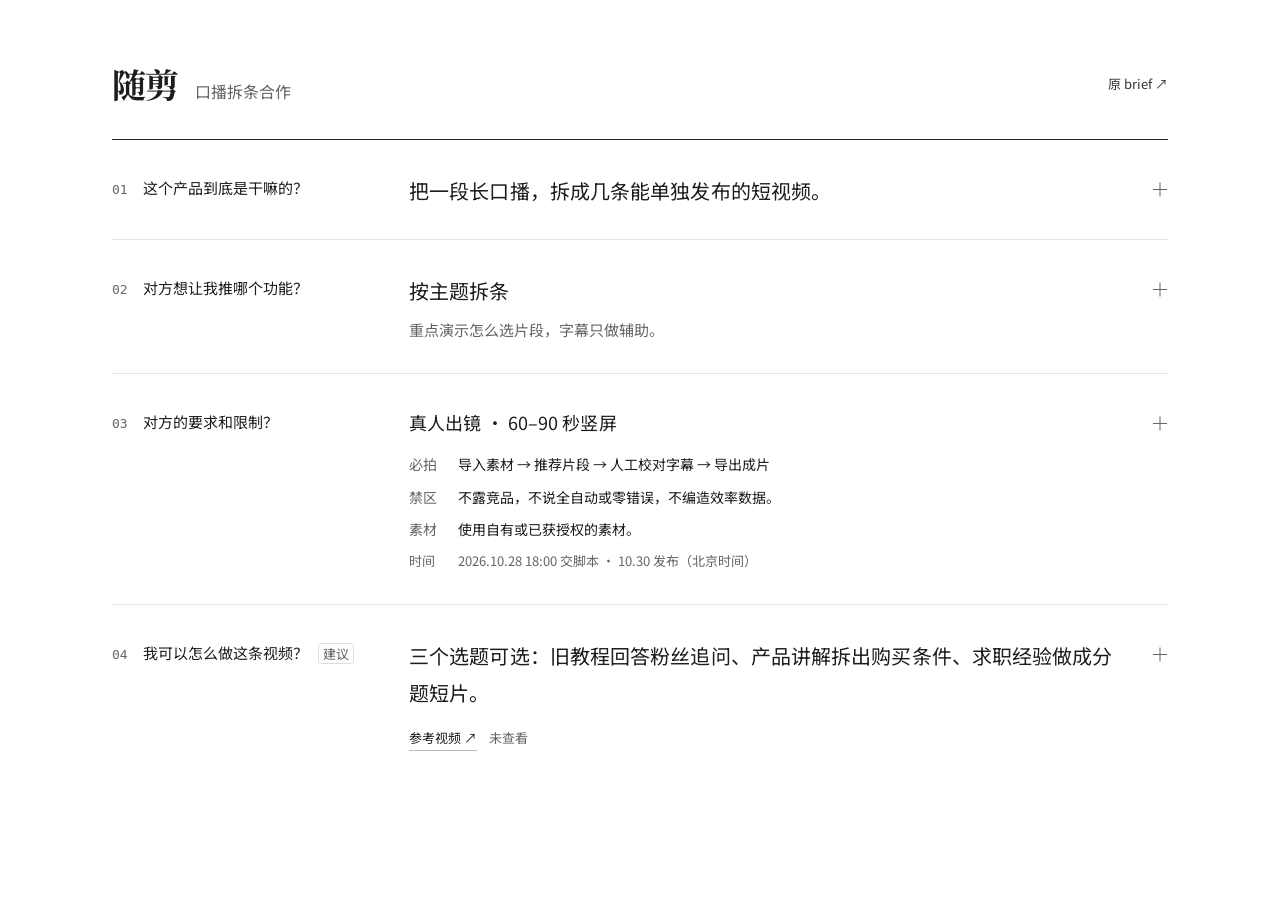
==== examples/report.html @ 54c1d466 "Use round bullets in expanded lists" ====
<!doctype html>
<html lang="zh-CN">
<head>
  <meta charset="utf-8">
  <meta name="viewport" content="width=device-width,initial-scale=1">
  <meta http-equiv="Content-Security-Policy" content="default-src 'none'; script-src 'unsafe-inline'; style-src 'unsafe-inline'; font-src data:; img-src data:; base-uri 'none'; form-action 'none'">
  <meta name="color-scheme" content="light">
  <title>随剪 · 口播拆条合作</title>
  <style>
    @font-face{font-family:"Fly Sans";font-weight:400;font-style:normal;font-display:swap;src:url([data-uri]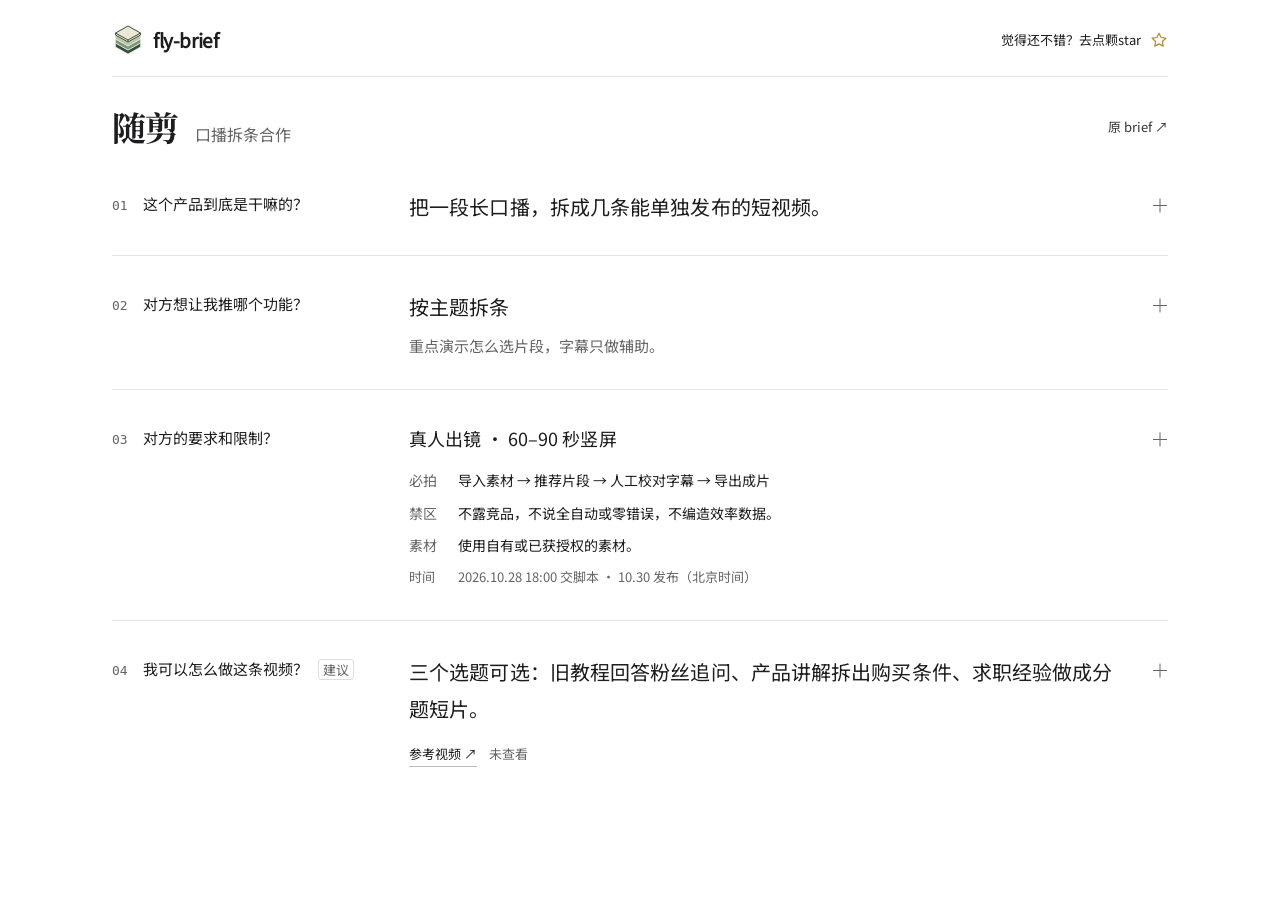
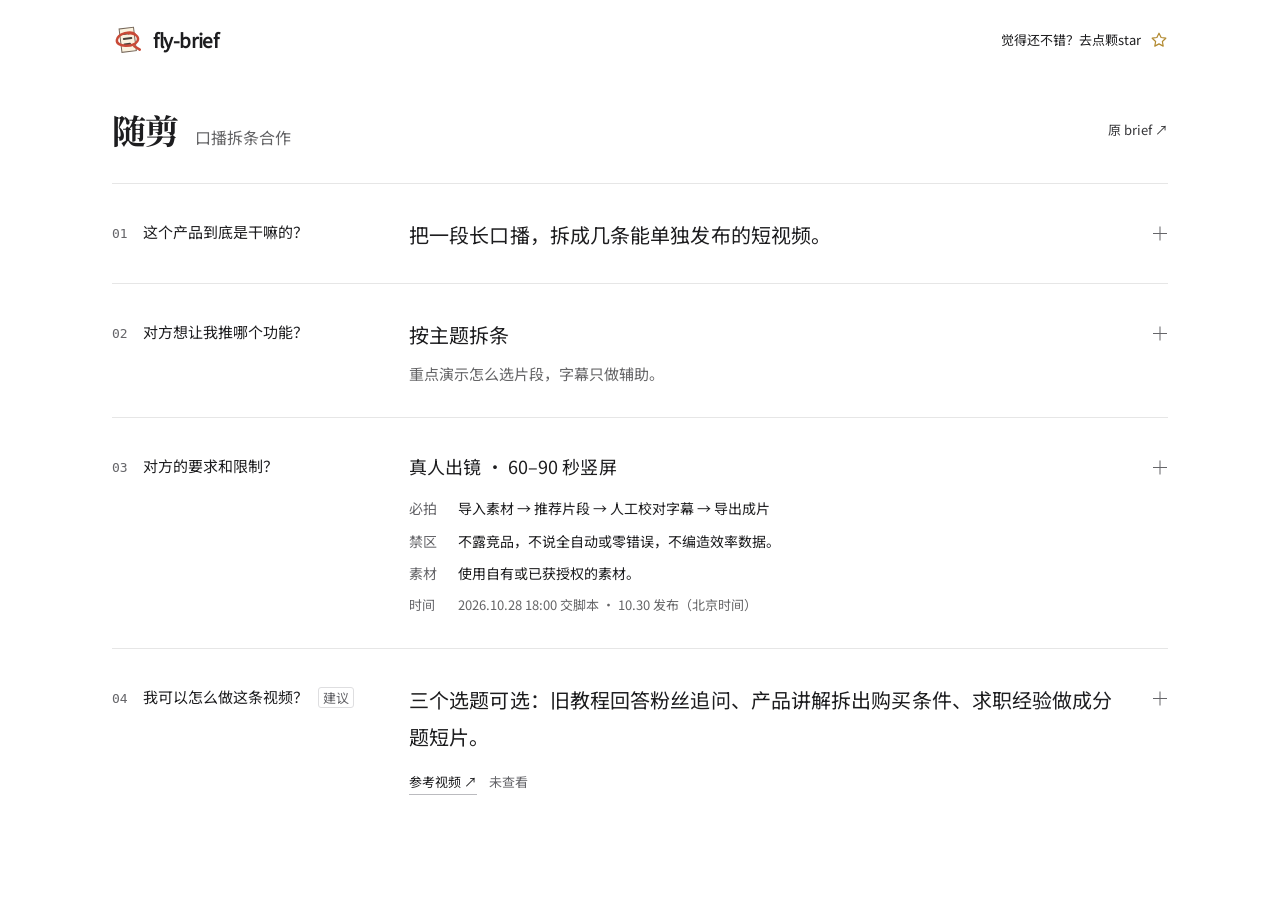
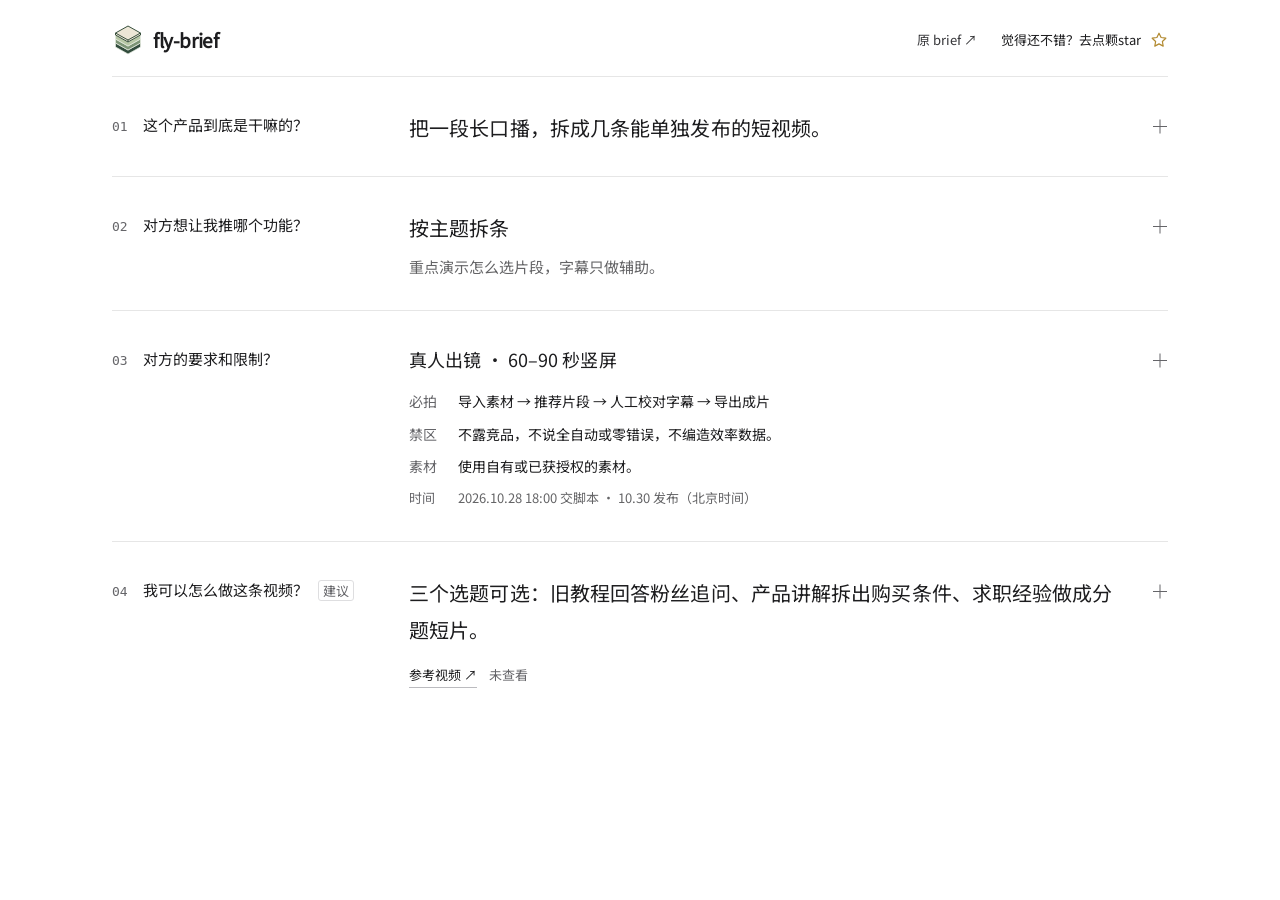
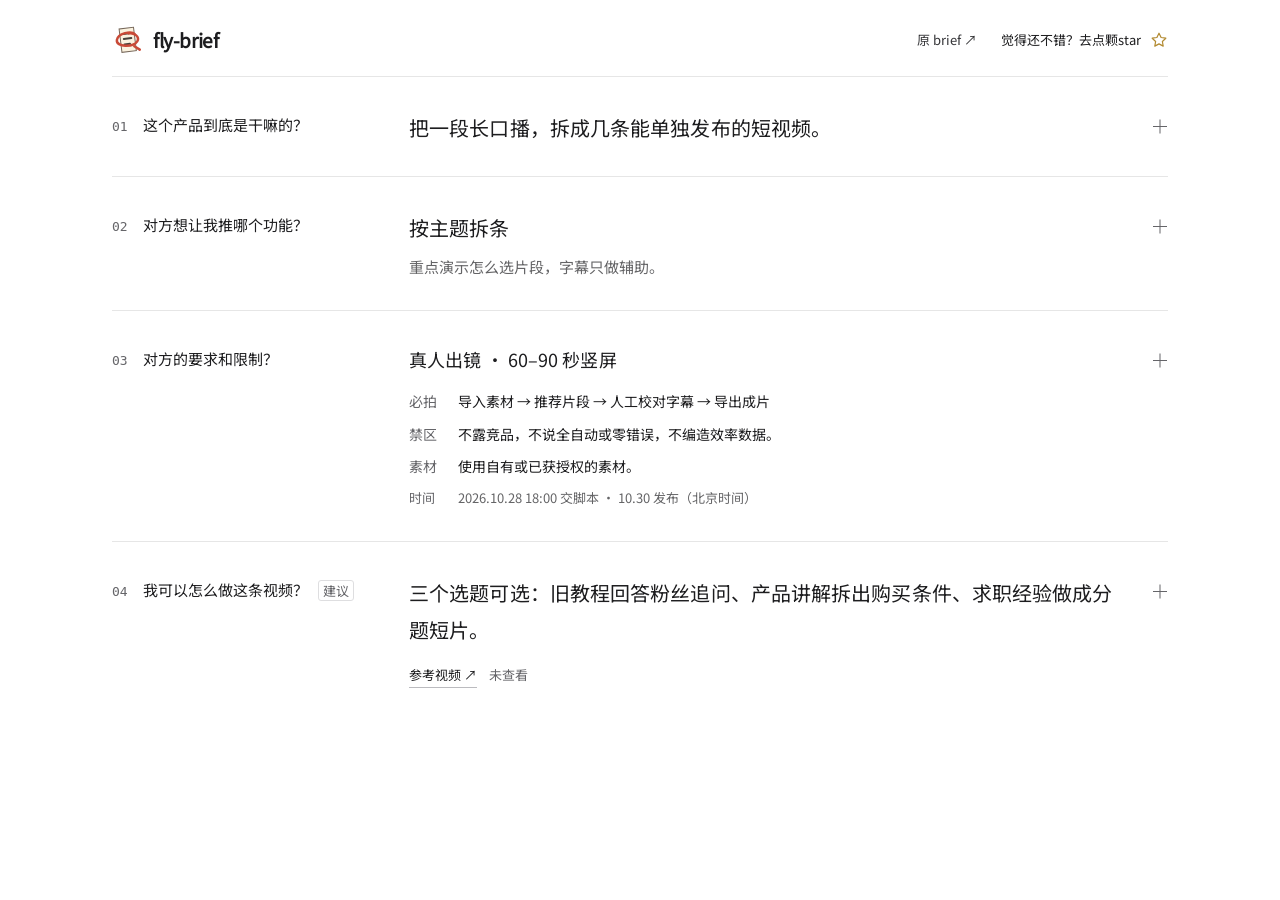
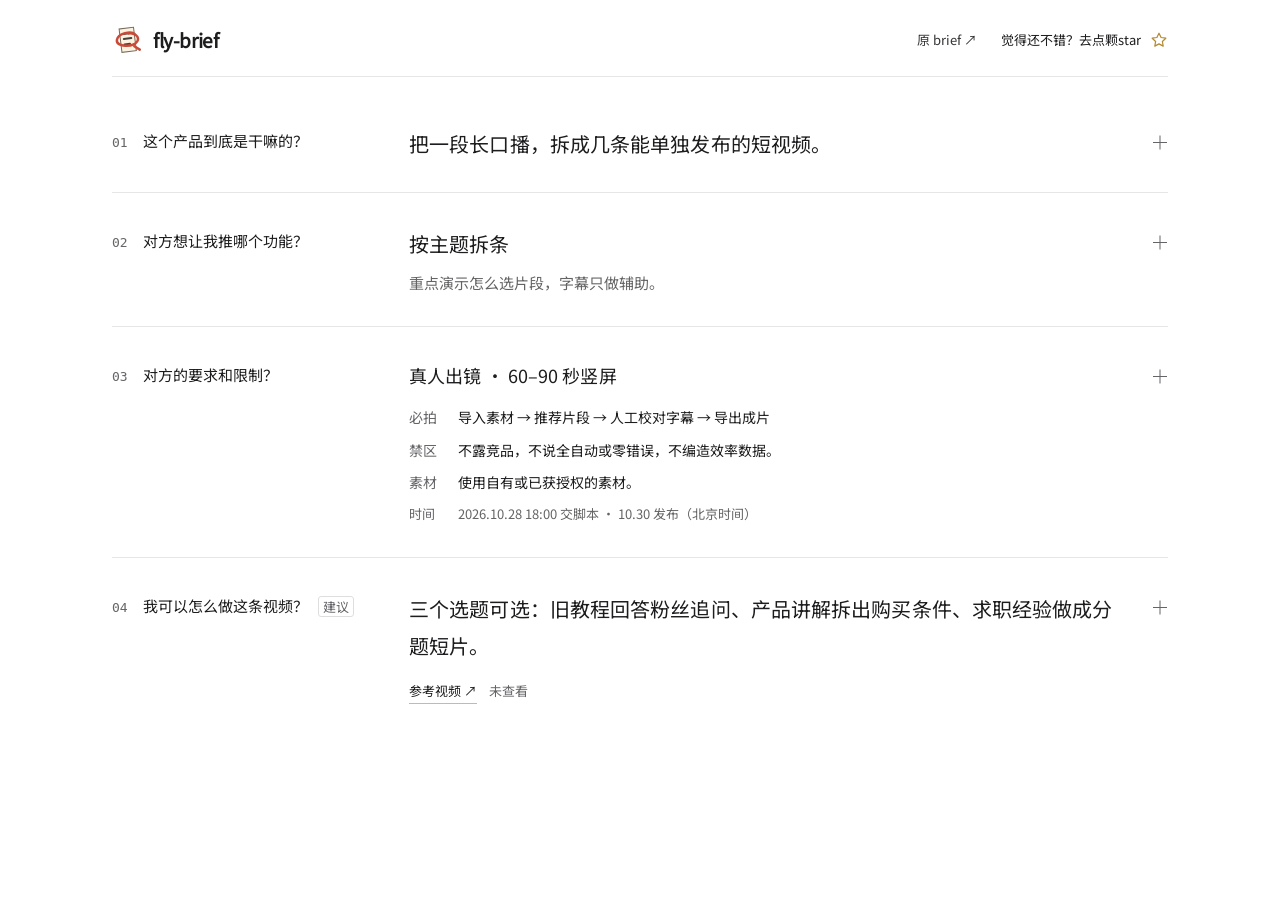
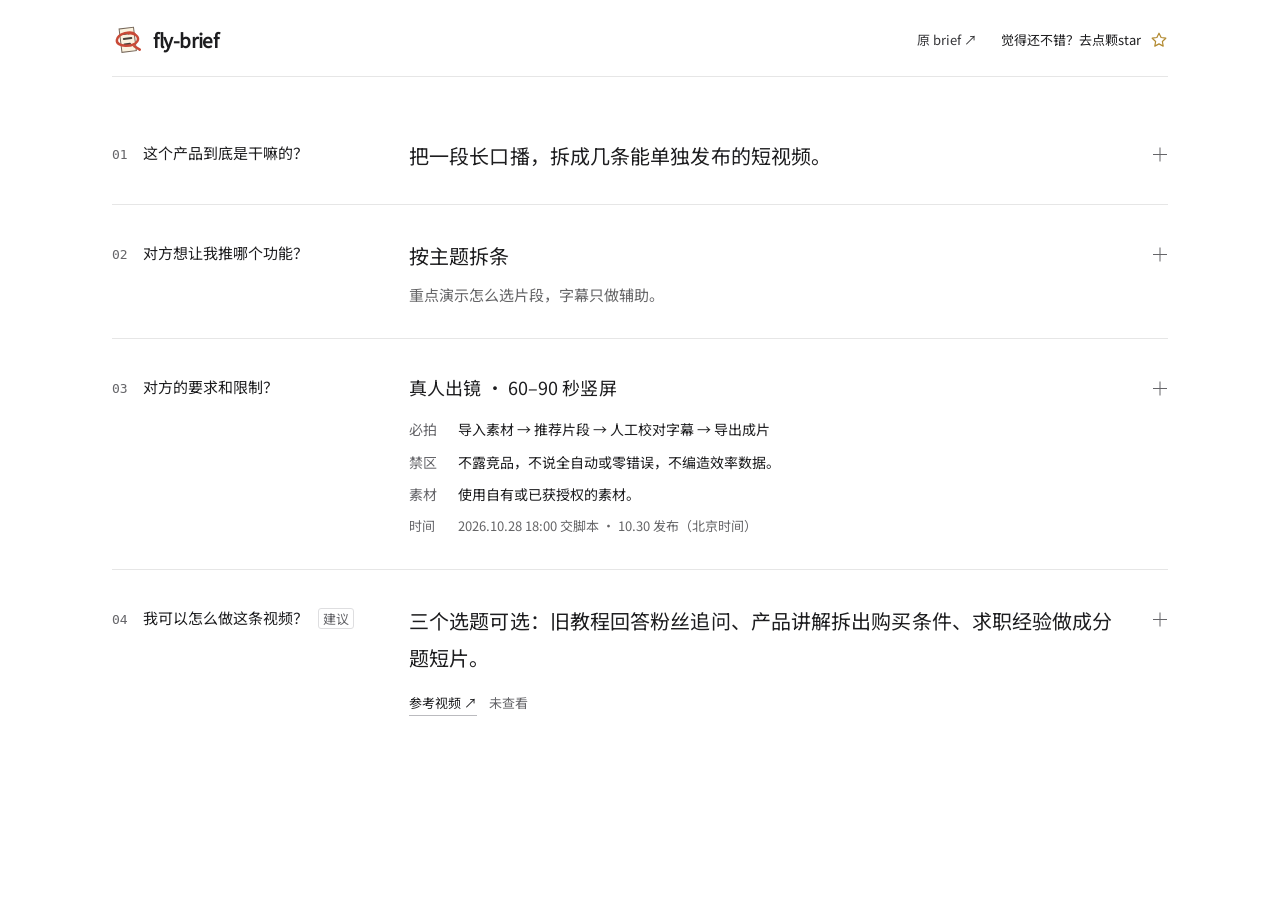
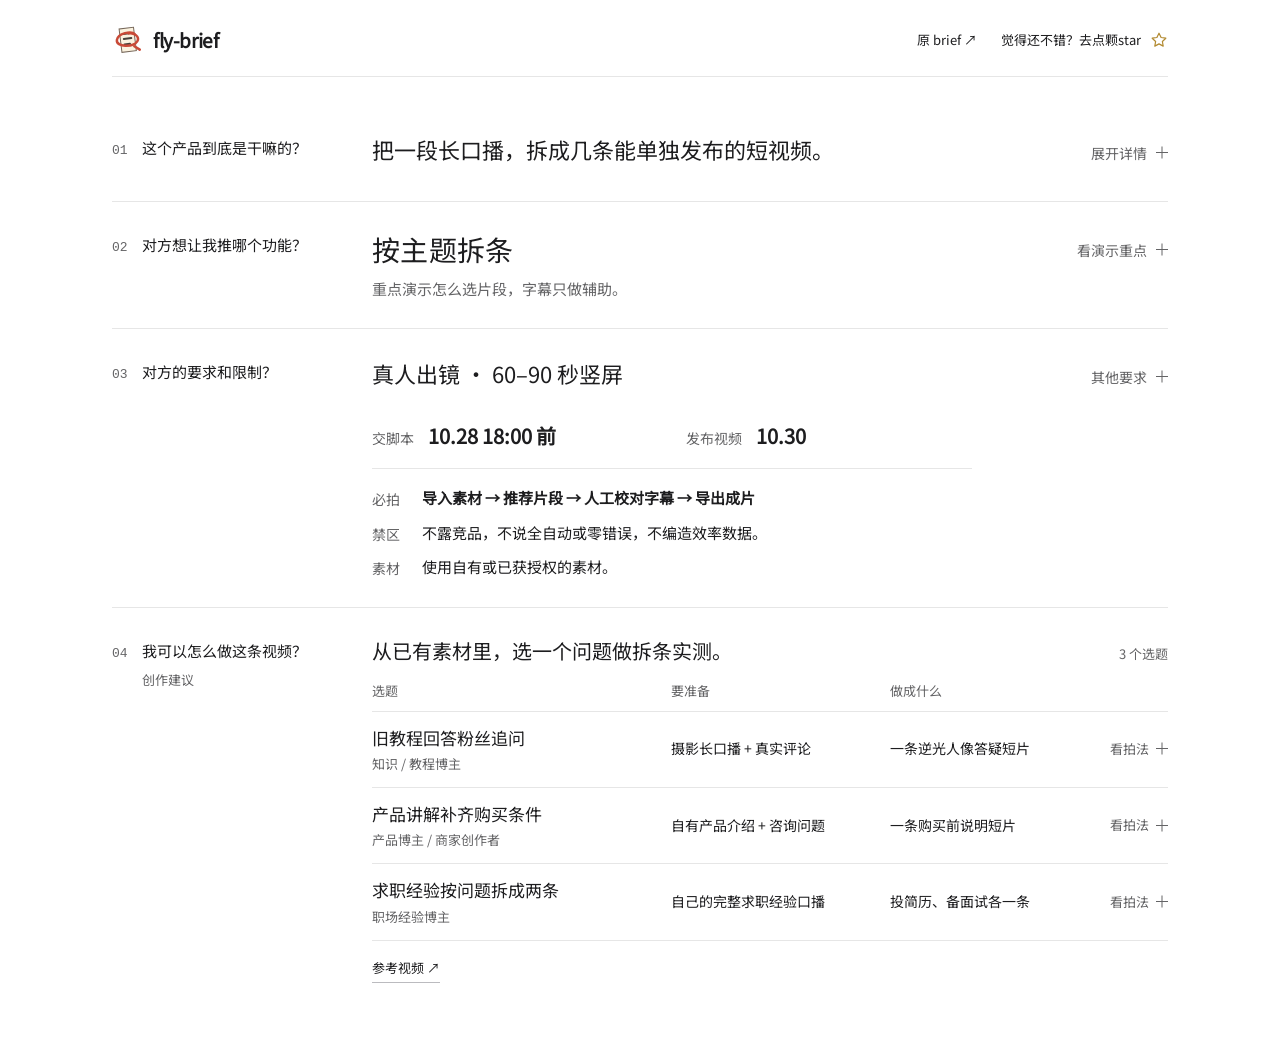
